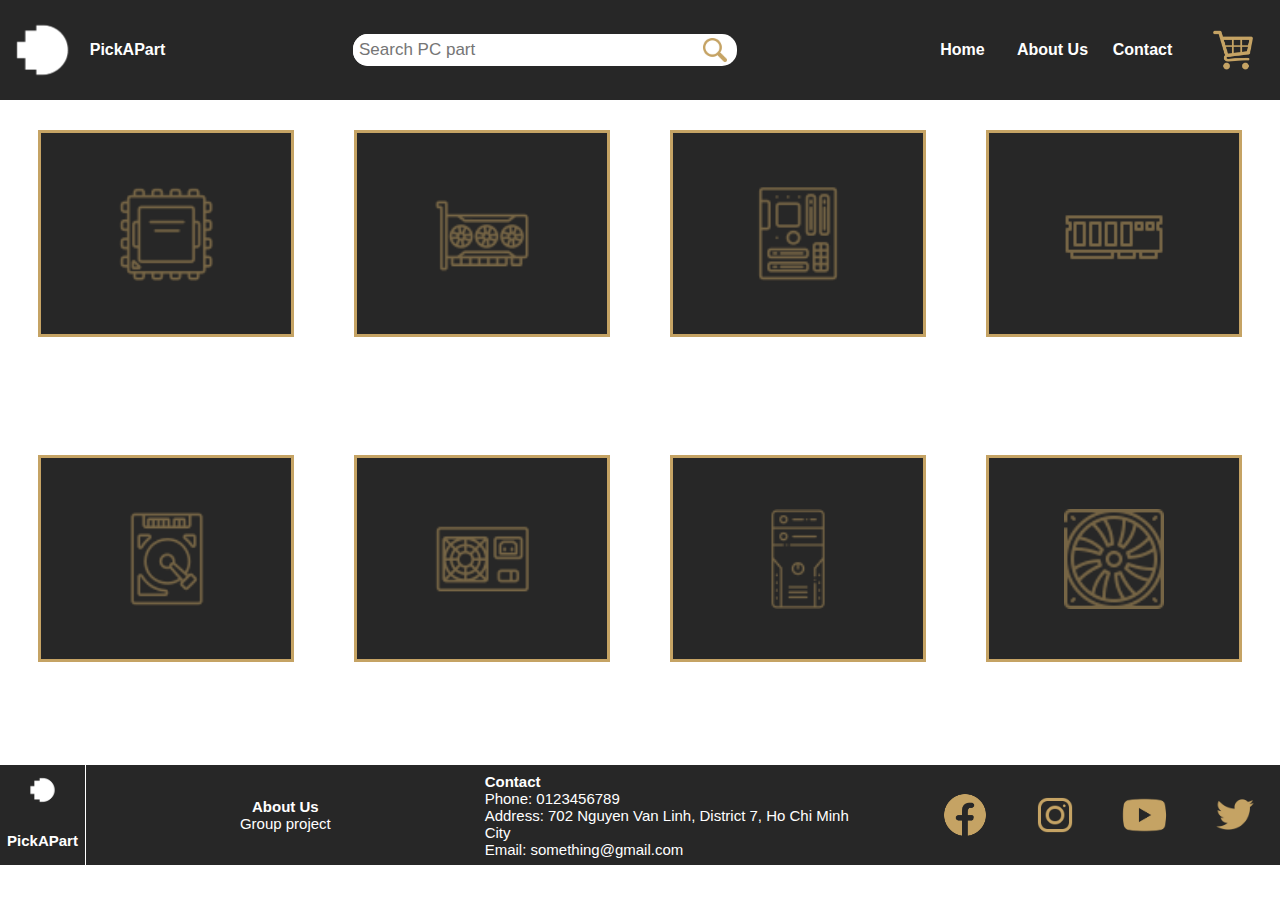
==== src/main/resources/static/index.html @ b17dcb8f "re-add initial front end" ====
<!DOCTYPE html>
<html lang="en">

<head>
    <title>Home</title>
	
    <meta charset="UTF-8">
    <link rel="stylesheet" href="Asset\CSS\style.css" />
    <link rel="stylesheet" href="Asset\CSS\index.css" />

    <meta name="viewport" content="width=device-width, initial-scale=1.0">

	<script defer src="Asset/JS/index.js"></script>
</head>

<body>
    <header>
        <div class="nav-part">
            <a class="logo" href="index.html">
                <picture>
                    <source srcset="Asset/IMG/nav-icon.png" media="(max-width: 960px)">
                    <source srcset="Asset/IMG/nav-icon.png">
                    <img src="Asset/IMG/nav-icon.png" alt="logo">
                </picture>
            </a>

            <a href="index.html"><b>PickAPart</b></a>
        </div>

        <form class="nav-part search-bar">
            <input type="text" placeholder="Search PC part">
            <img id="magnifying-glass" src="Asset/IMG/magnifying-glass.png" alt="magnifying glass">
        </form>

        <div class="nav-part">
            <a href="index.html">
                <b>Home</b>

                <div class="icon-container">
                    <img src="Asset/IMG/home.png" alt="">
                </div>
            </a>
            <a href="aboutUs.html">
                <b>About Us</b>

                <div class="icon-container">
                    <img src="Asset/IMG/aboutUs.png" alt="">
                </div>
            </a>
            <a href="contact.html">
                <b>Contact</b>

                <div class="icon-container">
                        <img src="Asset/IMG/contact.png" alt="">
                </div>
            </a>
            <a href="shoppingCart.html">
                <img id="shopping-cart" src="Asset/IMG/shoppingCart.png" alt="shopping cart">
            </a>
        </div>
    </header>

    <div class="main-container">
        <div class="grid-container">
            <div class="grid-item">
                <div class="product-sub-container product-image">
                    <div class="content">
                        <img class="product-img" src="Asset/IMG/Parts/gold/CPU.png" alt="test">
                    </div>
                </div>
                <div class="product-sub-container product-information">
                    <div class="content">
                        <p class="title">CPU</p>
                        <button class="btn" onclick="goToCategory('CPU')">Learn More</button>
                    </div>
                </div>
            </div>

            <div class="grid-item">
                <div class="product-sub-container product-image">
                    <div class="content">
                        <img class="product-img" src="Asset/IMG/Parts/gold/GPU.png" alt="test">
                    </div>
                </div>
                <div class="product-sub-container product-information">
                    <div class="content">
                        <p class="title">Graphic Card</p>
                        <button class="btn" onclick="goToCategory('VGA')">Learn More</button>
                    </div>
                </div>
            </div>

            <div class="grid-item">
                <div class="product-sub-container product-image">
                    <div class="content">
                        <img class="product-img" src="Asset/IMG/Parts/gold/mainboard.png" alt="test">
                    </div>
                </div>
                <div class="product-sub-container product-information">
                    <div class="content">
                        <p class="title">Motherboard</p>
                        <button class="btn" onclick="goToCategory('Mainboard')">Learn More</button>
                    </div>
                </div>
            </div>

            <div class="grid-item">
                <div class="product-sub-container product-image">
                    <div class="content">
                        <img class="product-img" src="Asset/IMG/Parts/gold/ram.png" alt="test">
                    </div>
                </div>
                <div class="product-sub-container product-information">
                    <div class="content">
                        <p class="title">RAM</p>
                        <button class="btn" onclick="goToCategory('RAM')">Learn More</button>
                    </div>
                </div>
            </div>

            <div class="grid-item">
                <div class="product-sub-container product-image">
                    <div class="content">
                        <img class="product-img" src="Asset/IMG/Parts/gold/storage.png" alt="test">
                    </div>
                </div>
                <div class="product-sub-container product-information">
                    <div class="content">
                        <p class="title">Storage</p>
                        <button class="btn" onclick="goToCategory('SSD')">Learn More</button>
                    </div>
                </div>
            </div>

            <div class="grid-item">
                <div class="product-sub-container product-image">
                    <div class="content">
                        <img class="product-img" src="Asset/IMG/Parts/gold/PSU.png" alt="test">
                    </div>
                </div>
                <div class="product-sub-container product-information">
                    <div class="content">
                        <p class="title">Power Supply</p>
                        <button class="btn" onclick="goToCategory('PSU')">Learn More</button>
                    </div>
                </div>
            </div>

            <div class="grid-item">
                <div class="product-sub-container product-image">
                    <div class="content">
                        <img class="product-img" src="Asset/IMG/Parts/gold/case.png" alt="test">
                    </div>
                </div>
                <div class="product-sub-container product-information">
                    <div class="content">
                        <p class="title">Case</p>
                        <button class="btn" onclick="goToCategory('Case')">Learn More</button>
                    </div>
                </div>
            </div>

            <div class="grid-item">
                <div class="product-sub-container product-image">
                    <div class="content">
                        <img class="product-img" src="Asset/IMG/Parts/gold/fan.png" alt="test">
                    </div>
                </div>
                <div class="product-sub-container product-information">
                    <div class="content">
                        <p class="title">CPU Cooler</p>
                        <button class="btn" onclick="goToCategory('Cooler')">Learn More</button>
                    </div>
                </div>
            </div>

        </div>
    </div>

    <footer>
        <div class="nav-part">
            <a class="logo" href="index.html">
                <picture>
                    <source srcset="Asset/IMG/nav-icon.png" media="(max-width: 960px)">
                    <source srcset="Asset/IMG/nav-icon.png">
                    <img src="Asset/IMG/nav-icon.png" alt="logo">
                </picture>
            </a>

            <a href="index.html"><b>PickAPart</b></a>
        </div>

        <div id="about-div" class="nav-part">
            <b><u>About Us</u></b>
            Group project
        </div>

        <div id="contact-div" class="nav-part">
            <b>Contact</b>
            <p>Phone: 0123456789</p>
            <p>Address: 702 Nguyen Van Linh, District 7, Ho Chi Minh City</p>
            <p>Email: something@gmail.com</p>
        </div>

        <div class="social-media-div">
            <img class="social-media" src="Asset/IMG/facebook.png" alt="facebook">
            <img class="social-media" src="Asset/IMG/instagram.png" alt="instagram">
            <img class="social-media" src="Asset/IMG/youtube.png" alt="youtube">
            <img class="social-media" src="Asset/IMG/twitter.png" alt="twitter">
        </div>
    </footer>
</body>
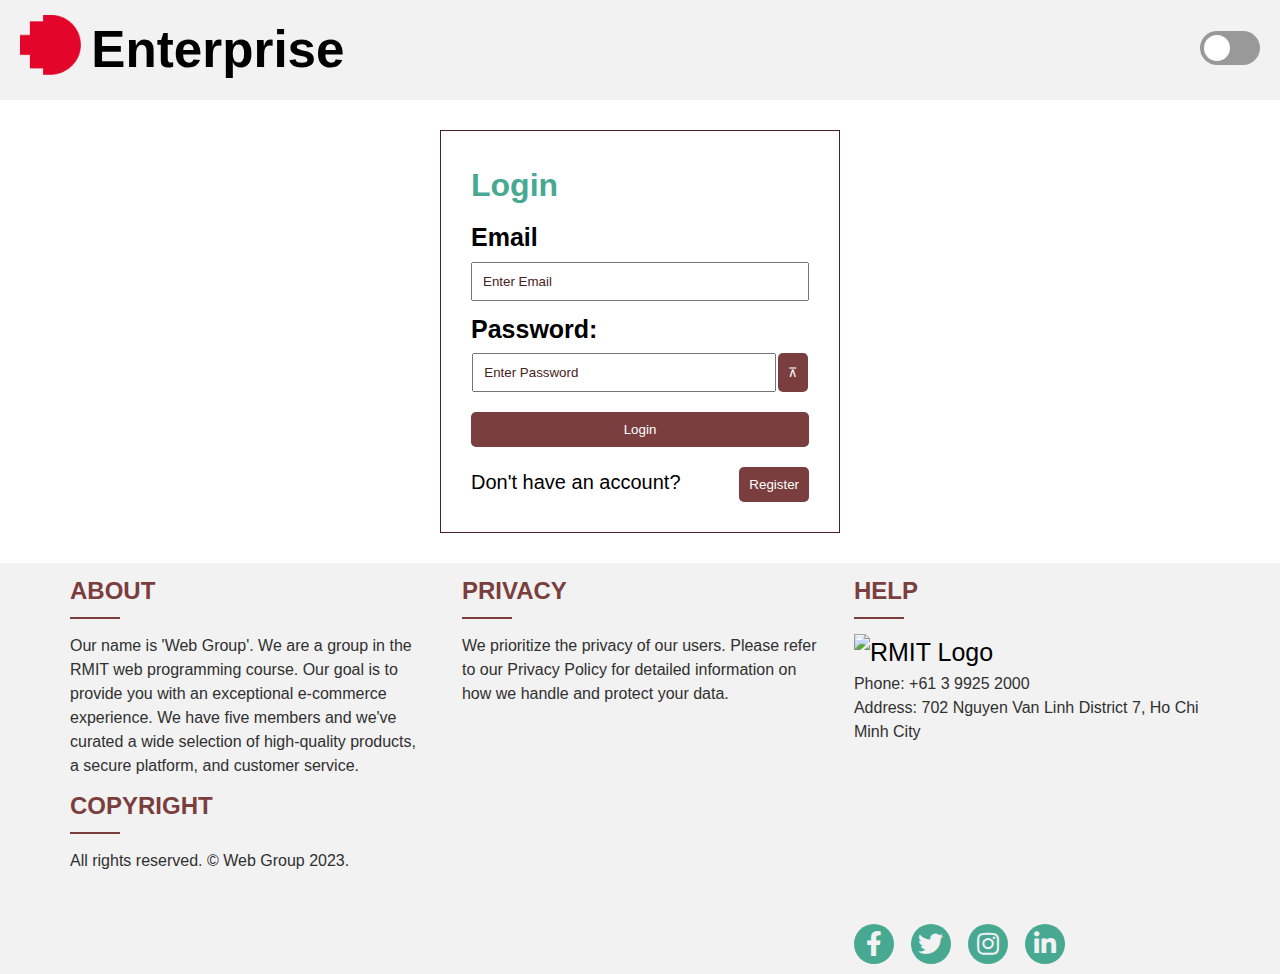
==== commit a0a462d1: "Merge branch 'main' of https://github.com/quynguyn/enterpriseCraw" ====
--- a/src/main/resources/static/index.html
+++ b/src/main/resources/static/index.html
@@ -2,211 +2,216 @@
 <html lang="en">
 
 <head>
-    <title>Home</title>
-	
-    <meta charset="UTF-8">
-    <link rel="stylesheet" href="Asset\CSS\style.css" />
-    <link rel="stylesheet" href="Asset\CSS\index.css" />
-
-    <meta name="viewport" content="width=device-width, initial-scale=1.0">
+	<meta charset="UTF-8" />
+	<meta http-equiv="X-UA-Compatible" content="IE=edge" />
+	<meta name="viewport" content="width=device-width, initial-scale=1.0" />
+	<title>Web</title>
+
+	<link rel="stylesheet" href="Asset/CSS/style.css" />
+	<link rel="stylesheet" href="Asset/CSS/index.css" />
+	<link rel="stylesheet" href="https://cdnjs.cloudflare.com/ajax/libs/font-awesome/5.15.1/css/all.min.css">
 
 	<script defer src="Asset/JS/index.js"></script>
+	<script defer src="Asset/JS/style.js"></script>
 </head>
 
 <body>
-    <header>
-        <div class="nav-part">
-            <a class="logo" href="index.html">
-                <picture>
-                    <source srcset="Asset/IMG/nav-icon.png" media="(max-width: 960px)">
-                    <source srcset="Asset/IMG/nav-icon.png">
-                    <img src="Asset/IMG/nav-icon.png" alt="logo">
-                </picture>
-            </a>
-
-            <a href="index.html"><b>PickAPart</b></a>
-        </div>
-
-        <form class="nav-part search-bar">
-            <input type="text" placeholder="Search PC part">
-            <img id="magnifying-glass" src="Asset/IMG/magnifying-glass.png" alt="magnifying glass">
-        </form>
-
-        <div class="nav-part">
-            <a href="index.html">
-                <b>Home</b>
-
-                <div class="icon-container">
-                    <img src="Asset/IMG/home.png" alt="">
-                </div>
-            </a>
-            <a href="aboutUs.html">
-                <b>About Us</b>
-
-                <div class="icon-container">
-                    <img src="Asset/IMG/aboutUs.png" alt="">
-                </div>
-            </a>
-            <a href="contact.html">
-                <b>Contact</b>
-
-                <div class="icon-container">
-                        <img src="Asset/IMG/contact.png" alt="">
-                </div>
-            </a>
-            <a href="shoppingCart.html">
-                <img id="shopping-cart" src="Asset/IMG/shoppingCart.png" alt="shopping cart">
-            </a>
-        </div>
-    </header>
-
-    <div class="main-container">
-        <div class="grid-container">
-            <div class="grid-item">
-                <div class="product-sub-container product-image">
-                    <div class="content">
-                        <img class="product-img" src="Asset/IMG/Parts/gold/CPU.png" alt="test">
-                    </div>
-                </div>
-                <div class="product-sub-container product-information">
-                    <div class="content">
-                        <p class="title">CPU</p>
-                        <button class="btn" onclick="goToCategory('CPU')">Learn More</button>
-                    </div>
-                </div>
-            </div>
-
-            <div class="grid-item">
-                <div class="product-sub-container product-image">
-                    <div class="content">
-                        <img class="product-img" src="Asset/IMG/Parts/gold/GPU.png" alt="test">
-                    </div>
-                </div>
-                <div class="product-sub-container product-information">
-                    <div class="content">
-                        <p class="title">Graphic Card</p>
-                        <button class="btn" onclick="goToCategory('VGA')">Learn More</button>
-                    </div>
-                </div>
-            </div>
-
-            <div class="grid-item">
-                <div class="product-sub-container product-image">
-                    <div class="content">
-                        <img class="product-img" src="Asset/IMG/Parts/gold/mainboard.png" alt="test">
-                    </div>
-                </div>
-                <div class="product-sub-container product-information">
-                    <div class="content">
-                        <p class="title">Motherboard</p>
-                        <button class="btn" onclick="goToCategory('Mainboard')">Learn More</button>
-                    </div>
-                </div>
-            </div>
-
-            <div class="grid-item">
-                <div class="product-sub-container product-image">
-                    <div class="content">
-                        <img class="product-img" src="Asset/IMG/Parts/gold/ram.png" alt="test">
-                    </div>
-                </div>
-                <div class="product-sub-container product-information">
-                    <div class="content">
-                        <p class="title">RAM</p>
-                        <button class="btn" onclick="goToCategory('RAM')">Learn More</button>
-                    </div>
-                </div>
-            </div>
-
-            <div class="grid-item">
-                <div class="product-sub-container product-image">
-                    <div class="content">
-                        <img class="product-img" src="Asset/IMG/Parts/gold/storage.png" alt="test">
-                    </div>
-                </div>
-                <div class="product-sub-container product-information">
-                    <div class="content">
-                        <p class="title">Storage</p>
-                        <button class="btn" onclick="goToCategory('SSD')">Learn More</button>
-                    </div>
-                </div>
-            </div>
-
-            <div class="grid-item">
-                <div class="product-sub-container product-image">
-                    <div class="content">
-                        <img class="product-img" src="Asset/IMG/Parts/gold/PSU.png" alt="test">
-                    </div>
-                </div>
-                <div class="product-sub-container product-information">
-                    <div class="content">
-                        <p class="title">Power Supply</p>
-                        <button class="btn" onclick="goToCategory('PSU')">Learn More</button>
-                    </div>
-                </div>
-            </div>
-
-            <div class="grid-item">
-                <div class="product-sub-container product-image">
-                    <div class="content">
-                        <img class="product-img" src="Asset/IMG/Parts/gold/case.png" alt="test">
-                    </div>
-                </div>
-                <div class="product-sub-container product-information">
-                    <div class="content">
-                        <p class="title">Case</p>
-                        <button class="btn" onclick="goToCategory('Case')">Learn More</button>
-                    </div>
-                </div>
-            </div>
-
-            <div class="grid-item">
-                <div class="product-sub-container product-image">
-                    <div class="content">
-                        <img class="product-img" src="Asset/IMG/Parts/gold/fan.png" alt="test">
-                    </div>
-                </div>
-                <div class="product-sub-container product-information">
-                    <div class="content">
-                        <p class="title">CPU Cooler</p>
-                        <button class="btn" onclick="goToCategory('Cooler')">Learn More</button>
-                    </div>
-                </div>
-            </div>
-
-        </div>
-    </div>
-
-    <footer>
-        <div class="nav-part">
-            <a class="logo" href="index.html">
-                <picture>
-                    <source srcset="Asset/IMG/nav-icon.png" media="(max-width: 960px)">
-                    <source srcset="Asset/IMG/nav-icon.png">
-                    <img src="Asset/IMG/nav-icon.png" alt="logo">
-                </picture>
-            </a>
-
-            <a href="index.html"><b>PickAPart</b></a>
-        </div>
-
-        <div id="about-div" class="nav-part">
-            <b><u>About Us</u></b>
-            Group project
-        </div>
-
-        <div id="contact-div" class="nav-part">
-            <b>Contact</b>
-            <p>Phone: 0123456789</p>
-            <p>Address: 702 Nguyen Van Linh, District 7, Ho Chi Minh City</p>
-            <p>Email: something@gmail.com</p>
-        </div>
-
-        <div class="social-media-div">
-            <img class="social-media" src="Asset/IMG/facebook.png" alt="facebook">
-            <img class="social-media" src="Asset/IMG/instagram.png" alt="instagram">
-            <img class="social-media" src="Asset/IMG/youtube.png" alt="youtube">
-            <img class="social-media" src="Asset/IMG/twitter.png" alt="twitter">
-        </div>
-    </footer>
-</body>+	<!-- Header of the page -->
+	<header>
+		<div class="logo">
+			<a href="index.html">
+				<img src="Asset/IMG/Logo/logo.png" alt="Web Group Logo" />
+			</a>
+			<h1>Enterprise</h1>
+		</div>
+
+		<div class="theme-switch-wrapper">
+			<label class="theme-switch" for="checkbox">
+				<input type="checkbox" id="checkbox" />
+				<div class="slider round"></div>
+			</label>
+		</div>
+	</header>
+	<!-- Form to make an account -->
+	<div class="container">
+		<!-- log in section -->
+		<div class="form">
+			<h2>Login</h2>
+			<form>
+				<label for="email">Email</label>
+				<input type="text" name="email" placeholder="Enter Email" required />
+				<label for="password">Password:</label>
+				<div class="password-row">
+					<input required style="width: 90%;" type="password" id="password" name="password"
+						placeholder="Enter Password" />
+					<button type="button" class="btn hover toggle-password" onclick="togglePasswordVisibility(1)">
+						&#8892
+					</button>
+				</div>
+				<button class="hover" type="submit">Login</button>
+			</form>
+			<p>Don't have an account? <button onclick="openModal()" id="open-register" class="hover"
+					href="#">Register</button></p>
+		</div>
+		<!-- Form to register for an account -->
+		<dialog class="form-modal" id="modal">
+			<div class="form-header">
+				<div class="form-title">Register for an Account</div>
+				<button data-close-button class="close-button" onclick="closeModal()">×</button>
+			</div>
+
+			<!-- body modal -->
+			<div class="form-body scrollable">
+				<!-- modal to be pop up -->
+				<div class="question-radio">
+					<!-- selection -->
+					<div>
+						<labe class="accountType" for="questionType">Type of account:</labe>
+						<div class="radio-group">
+							<label for="vendor"><input required type="radio" name="role" id="vendor" value="vendor" />
+								Vendor</label>
+							<label for="customer"><input required type="radio" name="role" id="customer"
+									value="customer" />
+								Customer</label>
+						</div>
+					</div>
+					<form action="http://localhost:3000/accounts" method="POST" class="inputData"
+						enctype="multipart/form-data" id="register-form">
+						<!-- Common input -->
+						<div class="commonInformation">
+							<div>
+								<label for="username">Username:</label>
+								<input required type="text" id="username" name="username"
+									pattern="(?=.*\d)(?=.*[a-z])(?=.*[A-Z]).{8,15}" />
+
+								<div id="username-message">
+									<h3>Username must contain the following:</h3>
+									<p id="u-letter" class="invalid">A <b>letter</b> letter</p>
+									<p id="u-number" class="invalid">A <b>number</b></p>
+									<p id="u-length" class="invalid">In range: <b>[8-15] characters</b></p>
+								</div>
+							</div>
+
+							<div>
+								<label for="password">Password:</label>
+								<div class="password-row">
+									<input required type="password" id="passwordNew" name="password"
+										pattern="(?=.*\d)(?=.*[a-z])(?=.*[A-Z])(?=.*[!@#$%^&]).{8,20}" />
+									<button type="button" class="btn hover toggle-passwordNew"
+										onclick="togglePasswordVisibility(2)">
+										&#8892
+									</button>
+								</div>
+								<div id="password-message">
+									<h3>Password must contain the following:</h3>
+									<p id="p-letter" class="invalid">A <b>lowercase</b> letter</p>
+									<p id="p-capital" class="invalid">A <b>capital (uppercase)</b> letter</p>
+									<p id="p-number" class="invalid">A <b>number</b></p>
+									<p id="p-special" class="invalid">A <b>special character</b> (!@#$%^&)</p>
+									<p id="p-length" class="invalid">In range: <b>[8-20] characters</b></p>
+								</div>
+							</div>
+							<div>
+								<label for="profilePicture">Profile Picture:</label>
+								<input required type="file" id="image" name="image" accept="image/*" />
+							</div>
+						</div>
+						<!-- Vendor account -->
+						<div id="vendor-div" class="vendor hide">
+							<div>
+								<label for="businessName">Business Name:</label>
+								<input type="text" id="businessName" name="businessName" pattern=".{5,}" />
+							</div>
+							<div>
+								<label for="businessAddress">Business Address:</label>
+								<input type="text" id="businessAddress" name="businessAddress" pattern=".{5,}" />
+							</div>
+						</div>
+						<!-- Customer account -->
+						<div id="customer-div" class="customer hide">
+							<div>
+								<label for="address">Address:</label>
+								<input type="text" id="address" name="address" pattern=".{5,}" />
+							</div>
+							<div>
+								<label for="name">Name:</label>
+								<input type="text" id="name" name="name" pattern=".{5,}" />
+							</div>
+						</div>
+
+						<div id="user-type" class="hide">
+							<label for="type">Name:</label>
+							<input type="text" id="type" name="type" />
+						</div>
+						<!-- Submit account -->
+						<div class="submit-button">
+							<button class="hover" id="submit-btn" onclick="submitRegisterForm()">Submit</button>
+						</div>
+					</form>
+				</div>
+			</div>
+		</dialog>
+	</div>
+	<!-- Footer of the page -->
+
+	<footer class="footer">
+		<div class="footer-container">
+			<div class="row">
+				<div class="footer-col">
+					<h4>About</h4>
+					<ul>
+						<li>Our name is 'Web Group'. We are a group in the RMIT web programming course. Our goal is to
+							provide you with an exceptional e-commerce experience. We have five members and we've
+							curated a wide selection of high-quality products, a secure platform, and customer service.
+						</li>
+					</ul>
+					<h4>Copyright</h4>
+					<ul>
+						<li>All rights reserved. © Web Group 2023.</li>
+					</ul>
+				</div>
+
+				<div class="footer-col">
+					<h4>Privacy</h4>
+					<ul>
+						<li>We prioritize the privacy of our users. Please refer to our Privacy Policy for detailed
+							information on how we handle and protect your data.</li>
+					</ul>
+				</div>
+				<div class="footer-col">
+					<h4>Help</h4>
+					<div class="help">
+						<img src="" alt="RMIT Logo" class="rmit-logo">
+						<ul>
+							<li>Phone: +61 3 9925 2000
+							</li>
+						</ul>
+						<div class="address">
+							<ul>
+								<li>Address: 702 Nguyen Van Linh District 7, Ho Chi Minh City
+								</li>
+							</ul>
+						</div>
+						<div class="map">
+							<iframe
+								src="https://www.google.com/maps/embed?pb=!1m18!1m12!1m3!1d3920.0784075554648!2d106.69194667620562!3d10.728435889417451!2m3!1f0!2f0!3f0!3m2!1i1024!2i768!4f13.1!3m3!1m2!1s0x31752fbeb6e2e0d7%3A0xdf39050d96a105b4!2zNzAyIMSQLiBOZ3V54buFbiBWxINuIExpbmgsIFTDom4gSMawbmcsIFF14bqtbiA3LCBUaMOgbmggcGjhu5EgSOG7kyBDaMOtIE1pbmggNzAwMDAwLCBWaeG7h3QgTmFt!5e0!3m2!1svi!2s!4v1683917286290!5m2!1svi!2s"
+								width="100%" height="100%" style="border:0;" allowfullscreen="" loading="lazy"
+								referrerpolicy="no-referrer-when-downgrade"></iframe>
+						</div>
+						<div class="social">
+							<a href="https://www.facebook.com/RMITUniversityVietnam/" target="_blank"><i
+									class="fab fa-facebook-f"></i></a>
+							<a href="https://twitter.com/RMIT" target="_blank"><i class="fab fa-twitter"></i></a>
+							<a href="https://www.instagram.com/rmituniversity/" target="_blank"><i
+									class="fab fa-instagram"></i></a>
+							<a href="https://au.linkedin.com/school/rmit-university/" target="_blank"><i
+									class="fab fa-linkedin-in"></i></a>
+						</div>
+					</div>
+				</div>
+			</div>
+		</div>
+	</footer>
+</body>
+
+</html>--- a/src/main/resources/static/Asset/CSS/style.css
+++ b/src/main/resources/static/Asset/CSS/style.css
@@ -0,0 +1,476 @@
+/* Reset CSS */
+:root {
+	--main-color: #47A992;
+	--primary-color: #482121;
+	--secondary-color: #7A3E3E;
+	--white-color: #f2f2f2;
+	/* change the name */
+	--white: white;
+	--black: black;
+	--gray: #fafafa;
+}
+
+[data-theme="dark"] {
+	--white: black;
+	--black: white;
+	--gray: black;
+
+	--main-color: #f58216;
+	--primary-color: #ffb347;
+	--secondary-color: #f05e16;
+	--white-color: #0A2647;
+}
+
+.dark-mode {
+	background-color: var(--white-color);
+	color: var(--black) !important;
+}
+
+.dark-div {
+	background-color: var(--white-color) !important;
+	color: var(--black) !important;
+}
+
+body {
+	background-color: white;
+	color: black;
+	font-size: 25px;
+}
+
+header div h1 {
+	font-size: 4vw;
+}
+
+.password-row {
+	display: flex;
+	flex-direction: row;
+	justify-content: space-evenly;
+	text-align: center;
+	margin-bottom: 10px;
+}
+
+/* Reset CSS  */
+* {
+	padding: 0;
+	margin: 0;
+	box-sizing: border-box;
+	text-decoration: none;
+	font-family: Arial, Helvetica, sans-serif;
+}
+
+/* Header CSS */
+header {
+	height: 100px;
+	background-color: var(--white-color);
+	display: flex;
+	justify-content: space-between;
+	align-items: center;
+	padding: 0 20px;
+}
+
+.logo {
+	display: flex;
+	align-items: center;
+}
+
+.logo img {
+	height: 60px;
+	margin-right: 10px;
+}
+
+nav {
+	display: flex;
+	flex-direction: row;
+}
+
+nav ul {
+	display: flex;
+	list-style: none;
+	margin: 0;
+	padding: 0;
+}
+
+nav ul li {
+	margin: 0 10px;
+}
+
+nav ul li a {
+	text-decoration: none;
+	font-size: 18px;
+	font-weight: bold;
+	color: var(--secondary-color);
+}
+
+/* Footer css */
+
+@import url("https://fonts.googleapis.com/css2?family=Poppins:wght@300;400;500;600;700&display=swap");
+
+body {
+	line-height: 1.5;
+	font-family: Arial, Helvetica, sans-serif;
+}
+
+* {
+	margin: 0;
+	padding: 0;
+	box-sizing: border-box;
+}
+
+.footer-container {
+	max-width: 1170px;
+	margin: auto;
+	/* padding: 0 15px; */
+
+}
+
+.row {
+	display: flex;
+	flex-wrap: wrap;
+	justify-content: space-between;
+}
+
+.footer {
+	left: 0;
+	bottom: 0;
+	width: 100%;
+	background-clip: content-box;
+	background-color: var(--white-color);
+}
+
+.footer-col {
+	position: relative;
+	overflow: hidden;
+
+	width: 33%;
+	padding: 0 15px;
+}
+
+.footer-col h4 {
+	font-size: 24px;
+	text-transform: uppercase;
+	color: var(--secondary-color);
+	margin-bottom: 25px;
+	font-weight: bold;
+	position: relative;
+	margin-top: 10px;
+}
+
+.footer-col h4::before {
+	content: "";
+	position: absolute;
+	left: 0;
+	bottom: -10px;
+	background-color: var(--secondary-color);
+	height: 2px;
+	box-sizing: border-box;
+	width: 50px;
+}
+
+.rmit-logo {
+	width: 150px;
+}
+
+.footer-col ul li {
+	font-size: 16px;
+	text-decoration: none;
+	font-weight: 300;
+	color: #303030;
+	display: block;
+}
+
+.footer-col .social a {
+	display: inline-block;
+	height: 40px;
+	width: 40px;
+	background-color: var(--main-color);
+	margin: 0 10px 10px 0;
+	text-align: center;
+	line-height: 40px;
+	border-radius: 50%;
+	color: var(--white-color);
+	transition: all 0.5s ease;
+}
+
+.footer-col .help ul li a {
+	text-decoration: none;
+	color: #303030;
+	transition: all 0.3s ease;
+}
+
+.map {
+	width: 100%;
+	margin-top: 20px;
+}
+
+.footer-col .help ul li a:hover {
+	color: var(--secondary-color) !important;
+}
+
+.footer-col .social a:hover {
+	color: var(--white-color) !important;
+	background-color: var(--secondary-color) !important;
+}
+
+.hide,
+.slider-hide,
+.search-hide {
+	display: none !important;
+}
+
+/* close button */
+.close-button {
+	cursor: pointer;
+	border: none;
+	outline: none;
+	background: none;
+	font-size: 1.25rem;
+	font-weight: bold;
+	color: var(--main-color);
+	border: 2px solid var(--secondary-color);
+	padding: 5px 10px;
+}
+
+.invalid {
+	animation: shake 300ms;
+}
+
+@keyframes shake {
+	25% {
+		transform: translateX(4px);
+	}
+
+	50% {
+		transform: translateX(-4px);
+	}
+
+	75% {
+		transform: translate(4px);
+	}
+}
+
+.wrongInput {
+	color: red;
+	font-size: 14px;
+	font-style: italic;
+}
+
+.btn {
+	background-color: var(--secondary-color);
+	color: white;
+	border: none;
+	border-radius: 5px;
+	padding: 10px 20px;
+	cursor: pointer;
+}
+
+dialog::backdrop {
+	background: rgba(0, 0, 0, 0.5);
+}
+
+.form-dialog {
+	position: fixed;
+	top: 50%;
+	left: 50%;
+	transform: translate(-50%, -50%);
+	z-index: 9999;
+	padding: 20px;
+	border-radius: 10px;
+	max-width: 80%;
+	width: 900px;
+	border: var(--primary-color) 2px solid;
+	background-color: #faf7f4;
+}
+
+.form-dialog .form-header {
+	padding: 10px 15px;
+	display: flex;
+	justify-content: space-between;
+	align-items: center;
+	border-bottom: var(--primary-color) 1px groove;
+	min-width: 400px;
+}
+
+.form-dialog .form-title {
+	font-size: 2rem;
+	font-weight: bold;
+	color: var(--main-color);
+}
+
+/*responsive footer*/
+@media (max-width: 767px) {
+	.footer-col {
+		width: 100%;
+		margin-bottom: 30px;
+	}
+}
+
+@media (max-width: 574px) {
+	.footer-col {
+		width: 100%;
+	}
+}
+
+.hover:hover {
+	box-shadow: 0 0.4rem 1.4rem 0 rgba(245, 130, 22, 0.5);
+	transform: translateY(-0.1rem);
+	transition: transform 150ms;
+	background-color: var(--primary-color) !important;
+}
+
+/* display iteam in the vendor and custumer */
+
+.item-boxes {
+	display: flex;
+	flex-wrap: wrap;
+	gap: 10px;
+	margin: 10px;
+	width: inherit;
+	justify-content: space-evenly;
+}
+
+.box {
+	display: flex;
+	margin-bottom: 25px;
+	border: 1px solid var(--primary-color);
+	border-radius: 5px;
+	box-sizing: border-box;
+	width: 250px;
+	flex-direction: column;
+	justify-content: space-evenly;
+	padding: 10px;
+}
+
+.name {
+	font-size: 16px;
+	font-weight: bold;
+	margin: 10px;
+	height: 72px;
+	overflow-wrap: break-word;
+}
+
+.price {
+	color: #147919;
+	font-size: 22px;
+	font-weight: bold;
+	margin-bottom: 10px;
+	text-align: end;
+	margin-right: 10px;
+	border-bottom: #147149 1px solid;
+}
+
+.image {
+	/* max-width: 250px; */
+	width: 228px;
+	height: 228px;
+	overflow: hidden;
+}
+
+.image img {
+	width: 100%;
+	height: 100%;
+	object-fit: contain;
+}
+
+.theme-switch-wrapper {
+	display: flex;
+	align-items: center;
+	z-index: 1000;
+	margin-left: 30px;
+}
+
+.theme-switch {
+	display: inline-block;
+	height: 34px;
+	position: relative;
+	width: 60px;
+}
+
+.theme-switch input {
+	display: none;
+}
+
+.slider {
+	background-color: #999;
+	bottom: 0;
+	cursor: pointer;
+	left: 0;
+	position: absolute;
+	right: 0;
+	top: 0;
+	transition: .4s;
+}
+
+.slider:before {
+	background-color: white;
+	bottom: 4px;
+	content: "";
+	height: 26px;
+	left: 4px;
+	position: absolute;
+	transition: .4s;
+	width: 26px;
+}
+
+input:checked+.slider {
+	background-color: #D8D8D8;
+}
+
+input:checked+.slider:before {
+	transform: translateX(26px);
+}
+
+.slider.round {
+	border-radius: 34px;
+}
+
+.slider.round:before {
+	border-radius: 50%;
+}
+
+
+.loader {
+	display: none;
+	border: 4px solid #f3f3f3;
+	/* Light gray border */
+	border-top: 4px solid var(--main-color);
+	/* Blue border for animation */
+	border-radius: 50%;
+	width: 30px;
+	height: 30px;
+	animation: spin 1s linear infinite;
+	/* Animation properties */
+	margin: 20px auto;
+	/* Center the loader */
+}
+
+@keyframes spin {
+	0% {
+		transform: rotate(0deg);
+	}
+
+	100% {
+		transform: rotate(360deg);
+	}
+}
+
+
+@media only screen and (max-width: 768px) {
+
+	/* Add your CSS styles here */
+	header div h1 {
+		display: none;
+	}
+
+	nav {
+		flex-direction: column;
+		align-items: center;
+	}
+
+	.form {
+		margin: 10px;
+	}
+
+	.form p {
+		flex-direction: column;
+	}
+}--- a/src/main/resources/static/Asset/CSS/index.css
+++ b/src/main/resources/static/Asset/CSS/index.css
@@ -0,0 +1,244 @@
+.container {
+	display: flex;
+	align-items: center;
+	justify-content: center;
+	height: fit-content;
+	padding: 30px 0;
+}
+
+.form {
+	border: 1px solid var(--primary-color);
+	padding: 30px;
+	width: 400px;
+}
+
+.form h2 {
+	margin-top: 0;
+	color: var(--main-color);
+	font-size: 32px;
+}
+
+.form form {
+	display: flex;
+	flex-direction: column;
+}
+
+.form label {
+	margin-top: 10px;
+}
+
+.form input {
+	padding: 10px;
+}
+
+input::placeholder {
+	color: var(--primary-color);
+}
+
+.form button {
+	background-color: var(--secondary-color);
+	color: #fff;
+	border: none;
+	padding: 10px;
+	cursor: pointer;
+	border-radius: 5px;
+}
+
+.form button:hover {
+	background-color: var(--primary-color);
+}
+
+.form p {
+	margin-top: 20px;
+	text-align: center;
+	display: flex;
+	flex-direction: row;
+	justify-content: space-between;
+	font-size: 20px;
+}
+
+.form a {
+	color: var(--secondary-color);
+	text-decoration: none;
+}
+
+.form a:hover {
+	color: var(--primary-color);
+	text-decoration: underline;
+}
+
+/* The message box is shown when the user clicks on the password field */
+#password-message,
+#username-message {
+	display: none;
+	color: #000;
+	position: relative;
+	padding: 20px;
+	margin-top: 10px;
+}
+
+#password-message p,
+#username-message p {
+	padding: 10px 35px;
+	font-size: 18px;
+}
+
+/* Add a green text color and a checkmark when the requirements are right */
+.valid {
+	color: green;
+}
+
+.valid:before {
+	position: relative;
+	left: -35px;
+	content: "✔";
+}
+
+/* Add a red text color and an "x" when the requirements are wrong */
+.invalid {
+	color: red;
+}
+
+.invalid:before {
+	position: relative;
+	left: -35px;
+	content: "✖";
+}
+
+/* Form modol */
+.form-modal {
+	position: fixed;
+	top: 50%;
+	left: 50%;
+	transform: translate(-50%, -50%);
+	transition: 200ms ease-in-out;
+	border: var(--primary-color) 2px solid;
+	border-radius: 10px;
+	z-index: 10;
+	background-color: #faf7f4;
+	width: 900px;
+	max-width: 80%;
+	padding: 20px;
+}
+
+.form-modal.active {
+	transform: translate(-50%, -50%) scale(1);
+}
+
+.form-modal .form-header {
+	padding: 10px 15px;
+	display: flex;
+	justify-content: space-between;
+	align-items: center;
+	border-bottom: var(--primary-color) 1px groove;
+}
+
+.form-header .form-title {
+	font-size: 2rem;
+	font-weight: bold;
+	color: var(--main-color);
+}
+
+.form-header .close-button:hover {
+	background-color: var(--main-color);
+	color: #faf7f4;
+}
+
+.form-body {
+	padding: 10px 15px;
+}
+
+.accountType {
+	font-size: 20px;
+	font-weight: bold;
+}
+
+.radio-group {
+	display: flex;
+	flex-direction: row;
+	align-items: center;
+	padding-bottom: 10px;
+	border-bottom: var(--primary-color) 1px groove;
+}
+
+.radio-group label {
+	margin-top: 5px;
+	margin-right: 10px;
+	font-size: 16px;
+}
+
+/* Vendor account */
+.form-body .inputData {
+	margin-top: 10px;
+	display: flex;
+	flex-direction: column;
+	align-items: right;
+	font-size: 16px;
+}
+
+label {
+	font-weight: bold;
+	margin-bottom: 5px;
+}
+
+.inputData input[type="text"],
+.inputData input[type="password"],
+.inputData input[type="file"],
+.inputData input[type="number"],
+.inputData textarea {
+	border: none;
+	border-radius: 5px;
+	padding: 10px;
+	width: 100%;
+	box-sizing: border-box;
+}
+
+button[type="submit"],
+#submit-btn {
+	background-color: var(--secondary-color);
+	color: white;
+	border: none;
+	border-radius: 5px;
+	padding: 10px 20px;
+	margin-top: 10px;
+	cursor: pointer;
+}
+
+.form-body .submit-button {
+	text-align: end;
+}
+
+select {
+	padding: 8px;
+	font-size: 1rem;
+	border-radius: 4px;
+	border: 1px solid #ccc;
+	width: 100%;
+	margin-top: 8px;
+}
+
+option {
+	font-size: 1rem;
+}
+
+.hover:hover {
+	background-color: var(--primary-color);
+}
+
+
+@media only screen and (max-width: 768px) {
+
+	/* Add your CSS styles here */
+	nav {
+		flex-direction: column;
+		align-items: center;
+	}
+
+	.form {
+		margin: 10px;
+	}
+
+	.form p {
+		flex-direction: column;
+	}
+}